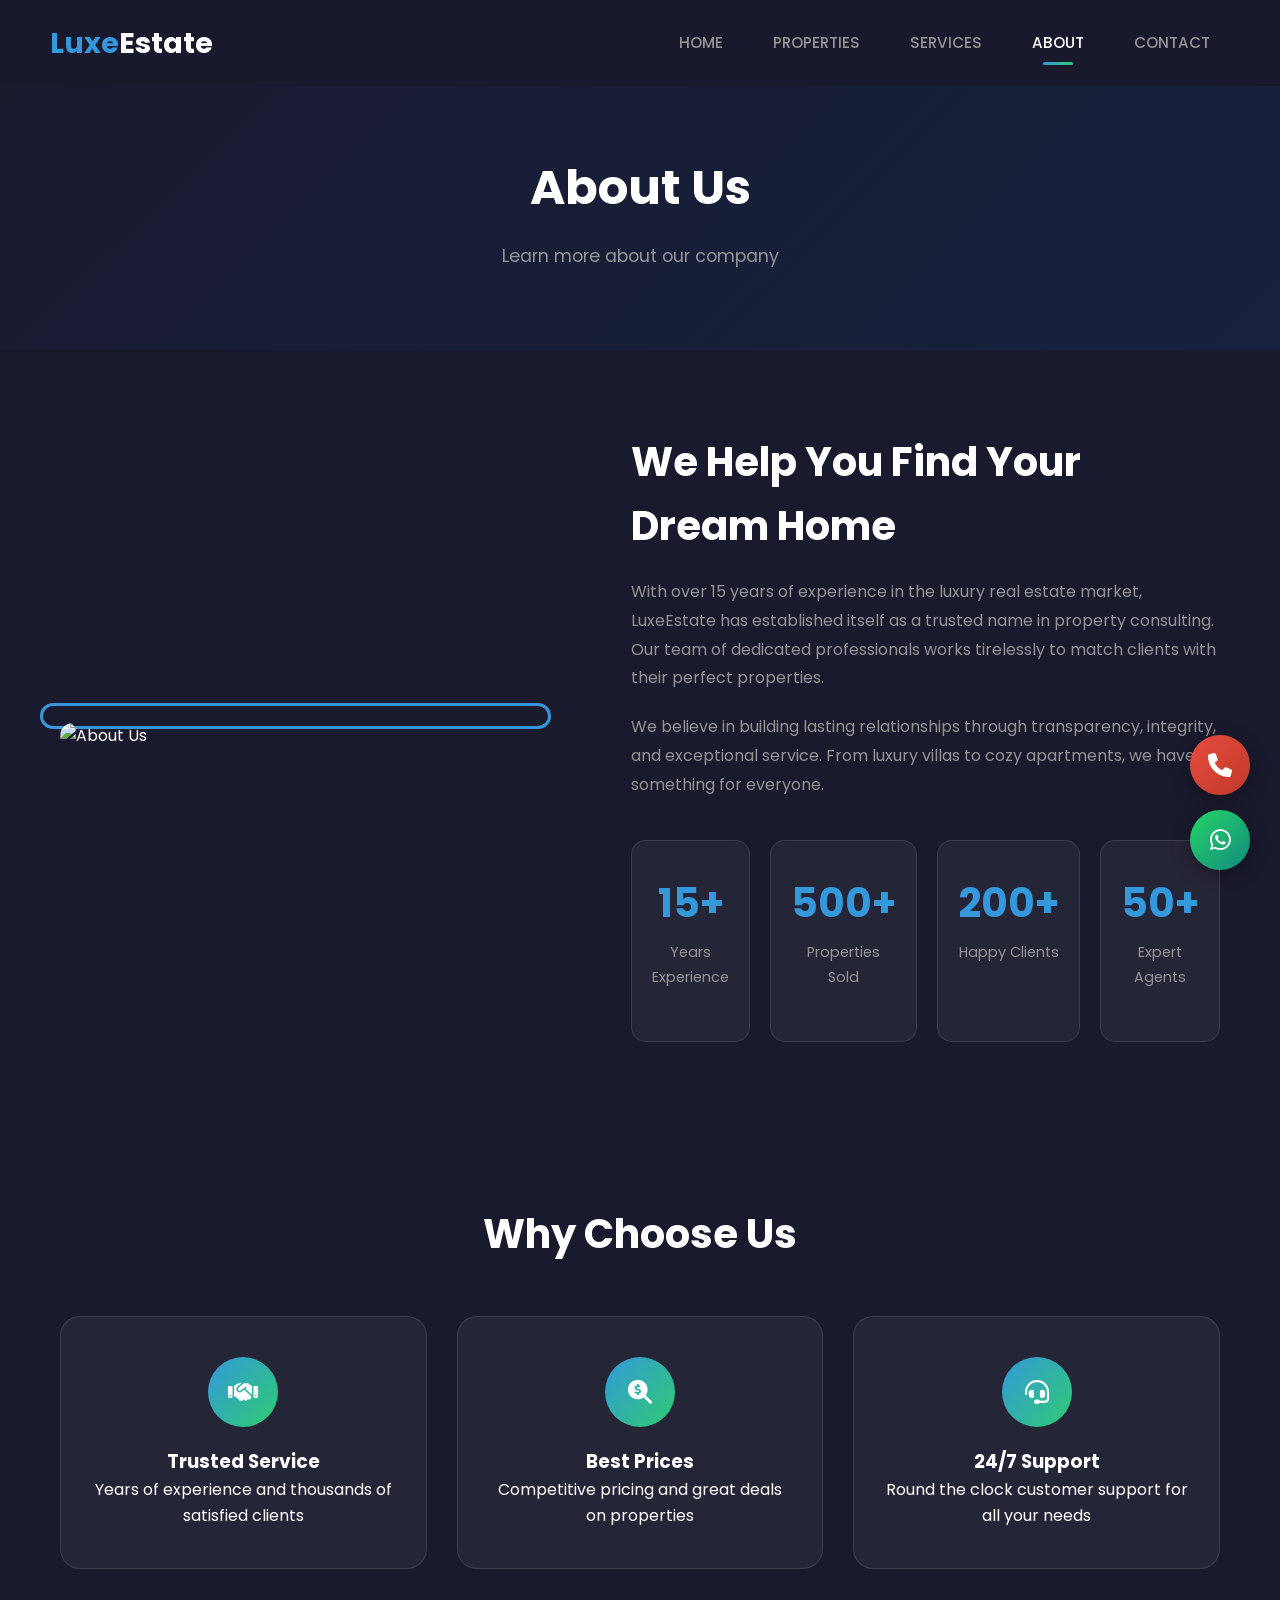
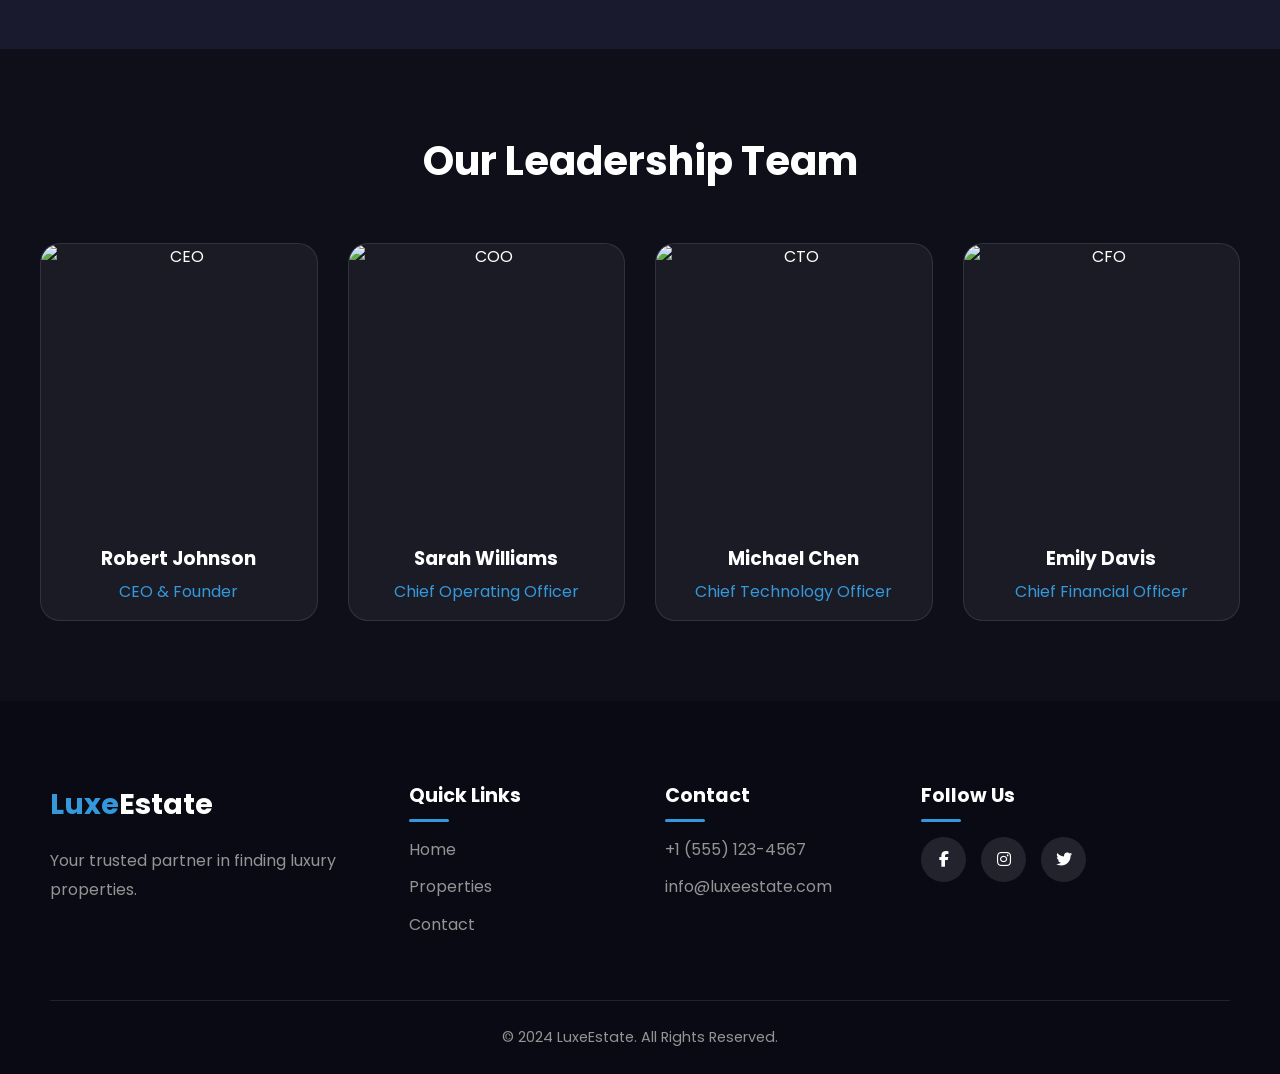
==== about.html @ 628605b5 "first commit" ====
<!DOCTYPE html>
<html lang="en">
<head>
    <meta charset="UTF-8">
    <meta name="viewport" content="width=device-width, initial-scale=1.0">
    <title>About Us - LuxeEstate</title>
    <link rel="stylesheet" href="style.css">
    <link href="https://fonts.googleapis.com/css2?family=Poppins:wght@300;400;500;600;700&display=swap" rel="stylesheet">
    <link rel="stylesheet" href="https://cdnjs.cloudflare.com/ajax/libs/font-awesome/6.4.0/css/all.min.css">
    <style>
        body { overflow-y: auto; background: #1a1a2e; }
        .page-header {
            background: linear-gradient(135deg, #1a1a2e 0%, #16213e 100%);
            padding: 150px 50px 80px;
            text-align: center;
        }
        .page-header h1 { font-size: 3rem; margin-bottom: 15px; }
        .page-header p { color: #949494; font-size: 1.1rem; }
        
        .about-hero {
            max-width: 1200px;
            margin: 0 auto;
            padding: 80px 20px;
            display: grid;
            grid-template-columns: 1fr 1fr;
            gap: 60px;
            align-items: center;
        }
        
        .about-hero-img {
            position: relative;
        }
        .about-hero-img img {
            width: 100%;
            border-radius: 20px;
        }
        .about-hero-img::before {
            content: '';
            position: absolute;
            top: -20px;
            left: -20px;
            right: 20px;
            bottom: 20px;
            border: 3px solid #3498db;
            border-radius: 20px;
            z-index: -1;
        }
        
        .about-hero-content h2 {
            font-size: 2.5rem;
            margin-bottom: 20px;
        }
        .about-hero-content p {
            color: #949494;
            margin-bottom: 20px;
            line-height: 1.8;
        }
        
        .stats-row {
            display: grid;
            grid-template-columns: repeat(4, 1fr);
            gap: 20px;
            margin-top: 40px;
        }
        .stat-box {
            background: rgba(255,255,255,0.05);
            padding: 30px 20px;
            border-radius: 15px;
            text-align: center;
            border: 1px solid rgba(255,255,255,0.1);
        }
        .stat-box h3 {
            font-size: 2.5rem;
            color: #3498db;
            margin-bottom: 5px;
        }
        .stat-box p { color: #949494; font-size: 0.9rem; }
        
        .team-section {
            background: #0f0f1a;
            padding: 80px 20px;
        }
        
        .team-section h2 {
            text-align: center;
            font-size: 2.5rem;
            margin-bottom: 50px;
        }
        
        .team-grid {
            display: grid;
            grid-template-columns: repeat(auto-fit, minmax(250px, 1fr));
            gap: 30px;
            max-width: 1200px;
            margin: 0 auto;
        }
        
        .team-card {
            background: rgba(255,255,255,0.05);
            border-radius: 20px;
            overflow: hidden;
            text-align: center;
            border: 1px solid rgba(255,255,255,0.1);
            transition: 0.3s;
        }
        .team-card:hover { transform: translateY(-10px); border-color: #3498db; }
        .team-card img { width: 100%; height: 280px; object-fit: cover; }
        .team-card h3 { margin: 20px 0 5px; }
        .team-card p { color: #3498db; margin-bottom: 15px; }
        
        .why-choose {
            max-width: 1200px;
            margin: 0 auto;
            padding: 80px 20px;
        }
        .why-choose h2 { text-align: center; font-size: 2.5rem; margin-bottom: 50px; }
        
        .why-grid {
            display: grid;
            grid-template-columns: repeat(3, 1fr);
            gap: 30px;
        }
        
        .why-card {
            background: rgba(255,255,255,0.05);
            padding: 40px 30px;
            border-radius: 20px;
            text-align: center;
            border: 1px solid rgba(255,255,255,0.1);
            transition: 0.3s;
        }
        .why-card:hover { transform: translateY(-10px); border-color: #3498db; }
        .why-icon {
            width: 70px;
            height: 70px;
            background: linear-gradient(130deg, #3498db, #2ecc71);
            border-radius: 50%;
            display: flex;
            align-items: center;
            justify-content: center;
            margin: 0 auto 20px;
            font-size: 1.5rem;
            color: white;
        }
        
        @media (max-width: 768px) {
            .about-hero { grid-template-columns: 1fr; }
            .stats-row { grid-template-columns: repeat(2, 1fr); }
            .why-grid { grid-template-columns: 1fr; }
        }
    </style>
</head>

    <header>
        <div class="logo"><span>Luxe</span>Estate</div>
        <nav>
            <a href="index.html">HOME</a>
            <a href="index.html#properties">PROPERTIES</a>
            <a href="index.html#services">SERVICES</a>
            <a href="about.html" class="active">ABOUT</a>
            <a href="contact.html">CONTACT</a>
        </nav>
        <div class="menu-toggle"><i class="fas fa-bars"></i></div>
    </header>

    <div class="page-header">
        <h1>About Us</h1>
        <p>Learn more about our company</p>
    </div>

    <div class="about-hero">
        <div class="about-hero-img">
            <img src="https://images.unsplash.com/photo-1560518883-ce09059eeffa?w=800&q=80" alt="About Us">
        </div>
        <div class="about-hero-content">
            <h2>We Help You Find Your Dream Home</h2>
            <p>With over 15 years of experience in the luxury real estate market, LuxeEstate has established itself as a trusted name in property consulting. Our team of dedicated professionals works tirelessly to match clients with their perfect properties.</p>
            <p>We believe in building lasting relationships through transparency, integrity, and exceptional service. From luxury villas to cozy apartments, we have something for everyone.</p>
            
            <div class="stats-row">
                <div class="stat-box">
                    <h3>15+</h3>
                    <p>Years Experience</p>
                </div>
                <div class="stat-box">
                    <h3>500+</h3>
                    <p>Properties Sold</p>
                </div>
                <div class="stat-box">
                    <h3>200+</h3>
                    <p>Happy Clients</p>
                </div>
                <div class="stat-box">
                    <h3>50+</h3>
                    <p>Expert Agents</p>
                </div>
            </div>
        </div>
    </div>

    <div class="why-choose">
        <h2>Why Choose Us</h2>
        <div class="why-grid">
            <div class="why-card">
                <div class="why-icon"><i class="fas fa-handshake"></i></div>
                <h3>Trusted Service</h3>
                <p>Years of experience and thousands of satisfied clients</p>
            </div>
            <div class="why-card">
                <div class="why-icon"><i class="fas fa-search-dollar"></i></div>
                <h3>Best Prices</h3>
                <p>Competitive pricing and great deals on properties</p>
            </div>
            <div class="why-card">
                <div class="why-icon"><i class="fas fa-headset"></i></div>
                <h3>24/7 Support</h3>
                <p>Round the clock customer support for all your needs</p>
            </div>
        </div>
    </div>

    <div class="team-section">
        <h2>Our Leadership Team</h2>
        <div class="team-grid">
            <div class="team-card">
                <img src="https://images.unsplash.com/photo-1560250097-0b93528c311a?w=400&q=80" alt="CEO">
                <h3>Robert Johnson</h3>
                <p>CEO & Founder</p>
            </div>
            <div class="team-card">
                <img src="https://images.unsplash.com/photo-1573496359142-b8d87734a5a2?w=400&q=80" alt="COO">
                <h3>Sarah Williams</h3>
                <p>Chief Operating Officer</p>
            </div>
            <div class="team-card">
                <img src="https://images.unsplash.com/photo-1472099645785-5658abf4ff4e?w=400&q=80" alt="CTO">
                <h3>Michael Chen</h3>
                <p>Chief Technology Officer</p>
            </div>
            <div class="team-card">
                <img src="https://images.unsplash.com/photo-1580489944761-15a19d654956?w=400&q=80" alt="CFO">
                <h3>Emily Davis</h3>
                <p>Chief Financial Officer</p>
            </div>
        </div>
    </div>

    <footer>
        <div class="footer-content">
            <div class="footer-grid">
                <div class="footer-col">
                    <div class="footer-logo"><span>Luxe</span>Estate</div>
                    <p>Your trusted partner in finding luxury properties.</p>
                </div>
                <div class="footer-col">
                    <h4>Quick Links</h4>
                    <ul>
                        <li><a href="index.html">Home</a></li>
                        <li><a href="index.html#properties">Properties</a></li>
                        <li><a href="contact.html">Contact</a></li>
                    </ul>
                </div>
                <div class="footer-col">
                    <h4>Contact</h4>
                    <ul>
                        <li><a href="tel:+15551234567">+1 (555) 123-4567</a></li>
                        <li><a href="mailto:info@luxeestate.com">info@luxeestate.com</a></li>
                    </ul>
                </div>
                <div class="footer-col">
                    <h4>Follow Us</h4>
                    <div class="footer-social">
                        <a href="#"><i class="fab fa-facebook-f"></i></a>
                        <a href="#"><i class="fab fa-instagram"></i></a>
                        <a href="#"><i class="fab fa-twitter"></i></a>
                    </div>
                </div>
            </div>
        </div>
        <div class="footer-bottom">
            <p>&copy; 2024 LuxeEstate. All Rights Reserved.</p>
        </div>
    </footer>

    <div class="floating-widget">
        <a href="tel:+15551234567" class="widget-btn call-btn"><i class="fas fa-phone"></i></a>
        <a href="https://wa.me/15551234567" class="widget-btn whatsapp-btn" target="_blank"><i class="fab fa-whatsapp"></i></a>
    </div>
</body>
</html>
---- style.css ----
/* ============ RESET & BASE ============ */
* {
    margin: 0;
    padding: 0;
    box-sizing: border-box;
}

:root {
    --primary: #3498db;
    --primary-dark: #2980b9;
    --secondary: #2ecc71;
    --dark: #1a1a2e;
    --darker: #0f0f1a;
    --light: #ffffff;
    --gray: #949494;
    --light-gray: #f7fafc;
    --border: #e2e8f0;
    --shadow: 0 10px 40px rgba(0,0,0,0.2);
    --transition: all 0.3s ease;
}

html {
    scroll-behavior: smooth;
}

body {
    font-family: 'Poppins', sans-serif;
    background-color: var(--dark);
    color: var(--light);
    line-height: 1.6;
    overflow-x: hidden;
}

a { text-decoration: none; }
ul { list-style: none; }
img { max-width: 100%; display: block; }

/* ============ HEADER ============ */
header {
    position: fixed;
    top: 0;
    left: 0;
    right: 0;
    display: flex;
    justify-content: space-between;
    align-items: center;
    padding: 20px 50px;
    z-index: 1000;
    background: rgba(26, 26, 46, 0.95);
    backdrop-filter: blur(10px);
    transition: var(--transition);
}

header.scrolled {
    padding: 15px 50px;
    box-shadow: 0 5px 20px rgba(0,0,0,0.3);
}

.logo {
    font-size: 1.8rem;
    font-weight: 700;
    color: var(--light);
}

.logo span {
    color: var(--primary);
}

/* ============ NAVBAR ============ */
header nav {
    position: relative;
    display: flex;
    gap: 10px;
    width: auto;
    margin: 0;
    transform: none;
    top: auto;
    right: auto;
    left: auto;
}

header nav a {
    position: relative;
    width: auto;
    display: inline-block;
    text-align: center;
    color: var(--gray);
    font-family: 'Poppins', sans-serif;
    font-weight: 500;
    font-size: 0.95rem;
    padding: 10px 20px;
    transition: var(--transition);
    text-decoration: none;
}

header nav a::before,
header nav a::after {
    display: none;
}

header nav a:hover,
header nav a.active {
    color: var(--light);
}

header nav a.active::after {
    content: '';
    position: absolute;
    bottom: 0;
    left: 50%;
    transform: translateX(-50%);
    width: 30px;
    height: 3px;
    background: linear-gradient(130deg, var(--primary), var(--secondary));
    border-radius: 2px;
    display: block;
}

#indicator {
    display: none;
}

.menu-toggle {
    display: none;
    font-size: 1.5rem;
    cursor: pointer;
    color: var(--light);
}

/* ============ HERO SECTION ============ */
#home {
    height: 100vh;
    display: flex;
    align-items: center;
    justify-content: center;
    position: relative;
    background: linear-gradient(135deg, var(--darker) 0%, var(--dark) 50%, #1e3a5f 100%);
    overflow: hidden;
}

.hero-overlay {
    position: absolute;
    top: 0;
    left: 0;
    right: 0;
    bottom: 0;
    background: url('data:image/svg+xml,<svg xmlns="http://www.w3.org/2000/svg" viewBox="0 0 100 100"><defs><pattern id="grid" width="10" height="10" patternUnits="userSpaceOnUse"><path d="M 10 0 L 0 0 0 10" fill="none" stroke="rgba(255,255,255,0.03)" stroke-width="0.5"/></pattern></defs><rect width="100" height="100" fill="url(%23grid)"/></svg>');
    pointer-events: none;
}

.hero-content {
    text-align: center;
    z-index: 10;
    padding: 0 20px;
    max-width: 1200px;
}

.hero-content h1 {
    font-size: 4rem;
    margin-bottom: 20px;
    text-shadow: 0 0 50px rgba(52, 152, 219, 0.5);
    animation: fadeInUp 1s ease;
}

.hero-content p {
    font-size: 1.3rem;
    color: var(--gray);
    margin-bottom: 40px;
    animation: fadeInUp 1s ease 0.2s both;
}

/* Search Box */
.search-box {
    display: flex;
    flex-wrap: wrap;
    justify-content: center;
    gap: 15px;
    margin-bottom: 50px;
    animation: fadeInUp 1s ease 0.4s both;
}

.search-input {
    position: relative;
    display: flex;
    align-items: center;
    background: rgba(255,255,255,0.1);
    border: 1px solid rgba(255,255,255,0.2);
    border-radius: 50px;
    padding: 15px 25px;
    min-width: 200px;
}

.search-input i {
    color: var(--primary);
    margin-right: 10px;
}

.search-input input,
.search-input select {
    background: transparent;
    border: none;
    outline: none;
    color: var(--light);
    font-size: 0.95rem;
    font-family: 'Poppins', sans-serif;
    width: 100%;
}

.search-input select option {
    background: var(--dark);
}

.search-btn {
    padding: 15px 40px;
    background: linear-gradient(130deg, var(--primary), var(--primary-dark));
    border: none;
    border-radius: 50px;
    color: var(--light);
    font-size: 1rem;
    font-weight: 600;
    cursor: pointer;
    transition: var(--transition);
    display: flex;
    align-items: center;
    gap: 10px;
}

.search-btn:hover {
    transform: translateY(-3px);
    box-shadow: 0 10px 30px rgba(52, 152, 219, 0.4);
}

/* Hero Stats */
.hero-stats {
    display: flex;
    justify-content: center;
    gap: 60px;
    animation: fadeInUp 1s ease 0.6s both;
}

.stat {
    text-align: center;
}

.stat-number {
    display: block;
    font-size: 2.5rem;
    font-weight: 700;
    color: var(--primary);
}

.stat-label {
    font-size: 0.9rem;
    color: var(--gray);
}

/* ============ SECTIONS COMMON ============ */
section {
    padding: 100px 50px;
}

.section-header {
    text-align: center;
    max-width: 700px;
    margin: 0 auto 60px;
}

.subtitle {
    display: inline-block;
    color: var(--primary);
    font-size: 0.9rem;
    font-weight: 600;
    text-transform: uppercase;
    letter-spacing: 3px;
    margin-bottom: 15px;
}

.section-header h2 {
    font-size: 2.8rem;
    margin-bottom: 15px;
}

.section-header p {
    color: var(--gray);
    font-size: 1.1rem;
}

/* ============ PROPERTIES SECTION ============ */
#properties {
    background: linear-gradient(180deg, var(--darker) 0%, var(--dark) 100%);
}

.filter-buttons {
    display: flex;
    justify-content: center;
    gap: 15px;
    margin-bottom: 50px;
    flex-wrap: wrap;
}

.filter-btn {
    padding: 12px 30px;
    background: transparent;
    border: 2px solid rgba(255,255,255,0.2);
    border-radius: 30px;
    color: var(--gray);
    font-size: 0.95rem;
    font-weight: 500;
    cursor: pointer;
    transition: var(--transition);
}

.filter-btn:hover,
.filter-btn.active {
    background: var(--primary);
    border-color: var(--primary);
    color: var(--light);
}

.properties-grid {
    display: grid;
    grid-template-columns: repeat(auto-fill, minmax(350px, 1fr));
    gap: 30px;
    max-width: 1400px;
    margin: 0 auto;
}

/* Property Card */
.property-card {
    background: rgba(255,255,255,0.05);
    border-radius: 20px;
    overflow: hidden;
    transition: var(--transition);
    border: 1px solid rgba(255,255,255,0.1);
}

.property-card:hover {
    transform: translateY(-10px);
    box-shadow: var(--shadow);
    border-color: var(--primary);
}

.card-image {
    position: relative;
    height: 250px;
    overflow: hidden;
}

.card-image img {
    width: 100%;
    height: 100%;
    object-fit: cover;
    transition: var(--transition);
}

.property-card:hover .card-image img {
    transform: scale(1.1);
}

.badge {
    position: absolute;
    top: 15px;
    left: 15px;
    padding: 8px 18px;
    border-radius: 20px;
    font-size: 0.8rem;
    font-weight: 600;
    text-transform: uppercase;
}

.badge.sale { background: var(--secondary); }
.badge.rent { background: #e74c3c; }
.badge.new { background: var(--primary); }

.card-actions {
    position: absolute;
    top: 15px;
    right: 15px;
    display: flex;
    flex-direction: column;
    gap: 10px;
    opacity: 0;
    transform: translateX(20px);
    transition: var(--transition);
}

.property-card:hover .card-actions {
    opacity: 1;
    transform: translateX(0);
}

.action-btn {
    width: 40px;
    height: 40px;
    background: rgba(0,0,0,0.6);
    border: none;
    border-radius: 50%;
    color: var(--light);
    cursor: pointer;
    transition: var(--transition);
}

.action-btn:hover {
    background: var(--primary);
}

.card-details {
    padding: 25px;
}

.price-row {
    display: flex;
    justify-content: space-between;
    align-items: center;
    margin-bottom: 10px;
}

.property-price {
    font-size: 1.8rem;
    font-weight: 700;
    color: var(--light);
}

.property-price span {
    font-size: 1rem;
    font-weight: 400;
    color: var(--gray);
}

.property-type {
    background: rgba(52, 152, 219, 0.2);
    color: var(--primary);
    padding: 5px 15px;
    border-radius: 15px;
    font-size: 0.85rem;
    font-weight: 500;
}

.property-title {
    font-size: 1.2rem;
    margin-bottom: 8px;
    color: var(--light);
}

.property-address {
    color: var(--gray);
    font-size: 0.9rem;
    margin-bottom: 20px;
    display: flex;
    align-items: center;
    gap: 5px;
}

.property-address i {
    color: var(--primary);
}

.property-features {
    display: flex;
    gap: 20px;
    padding: 15px 0;
    border-top: 1px solid rgba(255,255,255,0.1);
    border-bottom: 1px solid rgba(255,255,255,0.1);
}

.property-features .feature {
    display: flex;
    align-items: center;
    gap: 8px;
    color: var(--gray);
    font-size: 0.9rem;
}

.property-features .feature i {
    color: var(--primary);
}

.card-footer {
    display: flex;
    justify-content: space-between;
    align-items: center;
    margin-top: 20px;
}

.realtor {
    display: flex;
    align-items: center;
    gap: 10px;
}

.realtor-img {
    width: 40px;
    height: 40px;
    border-radius: 50%;
    background-size: cover;
    background-position: center;
}

.realtor span {
    font-size: 0.9rem;
    color: var(--gray);
}

.view-btn {
    padding: 10px 20px;
    background: transparent;
    border: 2px solid var(--primary);
    border-radius: 25px;
    color: var(--primary);
    font-weight: 500;
    cursor: pointer;
    transition: var(--transition);
}

.view-btn:hover {
    background: var(--primary);
    color: var(--light);
}

.view-all-container {
    text-align: center;
    margin-top: 50px;
}

.view-all-btn {
    padding: 15px 40px;
    background: var(--primary);
    border: none;
    border-radius: 30px;
    color: var(--light);
    font-size: 1rem;
    font-weight: 600;
    cursor: pointer;
    transition: var(--transition);
    display: inline-flex;
    align-items: center;
    gap: 10px;
}

.view-all-btn:hover {
    background: var(--primary-dark);
    transform: translateX(5px);
}

/* ============ SERVICES SECTION ============ */
#services {
    background: var(--darker);
}

.services-grid {
    display: grid;
    grid-template-columns: repeat(auto-fit, minmax(300px, 1fr));
    gap: 30px;
    max-width: 1200px;
    margin: 0 auto;
}

.service-card {
    background: rgba(255,255,255,0.05);
    padding: 40px 30px;
    border-radius: 20px;
    text-align: center;
    transition: var(--transition);
    border: 1px solid rgba(255,255,255,0.1);
}

.service-card:hover {
    transform: translateY(-10px);
    border-color: var(--primary);
    box-shadow: 0 20px 40px rgba(0,0,0,0.3);
}

.service-icon {
    width: 80px;
    height: 80px;
    background: linear-gradient(130deg, var(--primary), var(--secondary));
    border-radius: 50%;
    display: flex;
    align-items: center;
    justify-content: center;
    margin: 0 auto 25px;
}

.service-icon i {
    font-size: 2rem;
    color: var(--light);
}

.service-card h3 {
    font-size: 1.3rem;
    margin-bottom: 15px;
    color: var(--light);
}

.service-card p {
    color: var(--gray);
    font-size: 0.95rem;
}

/* ============ ABOUT SECTION ============ */
#about {
    background: linear-gradient(135deg, var(--dark) 0%, var(--darker) 100%);
}

.about-container {
    display: grid;
    grid-template-columns: 1fr 1fr;
    gap: 60px;
    max-width: 1200px;
    margin: 0 auto;
    align-items: center;
}

.about-image {
    position: relative;
}

.about-image img {
    border-radius: 20px;
    width: 100%;
}

.about-experience {
    position: absolute;
    bottom: -20px;
    right: -20px;
    background: linear-gradient(130deg, var(--primary), var(--secondary));
    padding: 25px 35px;
    border-radius: 15px;
    text-align: center;
}

.exp-number {
    display: block;
    font-size: 2.5rem;
    font-weight: 700;
}

.exp-text {
    font-size: 0.85rem;
    color: rgba(255,255,255,0.8);
}

.about-content .subtitle {
    text-align: left;
}

.about-content h2 {
    font-size: 2.5rem;
    margin-bottom: 20px;
}

.about-content > p {
    color: var(--gray);
    margin-bottom: 30px;
    line-height: 1.8;
}

.about-features {
    display: grid;
    grid-template-columns: 1fr 1fr;
    gap: 15px;
    margin-bottom: 30px;
}

.about-feature {
    display: flex;
    align-items: center;
    gap: 10px;
    color: var(--light);
}

.about-feature i {
    color: var(--secondary);
}

.about-btn {
    padding: 15px 35px;
    background: var(--primary);
    border: none;
    border-radius: 30px;
    color: var(--light);
    font-size: 1rem;
    font-weight: 600;
    cursor: pointer;
    transition: var(--transition);
    display: inline-flex;
    align-items: center;
    gap: 10px;
}

.about-btn:hover {
    background: var(--primary-dark);
}

/* ============ TESTIMONIALS SECTION ============ */
#testimonials {
    background: var(--darker);
}

.testimonials-container {
    display: grid;
    grid-template-columns: repeat(auto-fit, minmax(320px, 1fr));
    gap: 30px;
    max-width: 1200px;
    margin: 0 auto;
}

.testimonial-card {
    background: rgba(255,255,255,0.05);
    padding: 40px 30px;
    border-radius: 20px;
    position: relative;
    border: 1px solid rgba(255,255,255,0.1);
}

.quote-icon {
    font-size: 2rem;
    color: var(--primary);
    margin-bottom: 20px;
}

.testimonial-text {
    font-size: 1rem;
    color: var(--gray);
    line-height: 1.8;
    margin-bottom: 25px;
}

.testimonial-author {
    display: flex;
    align-items: center;
    gap: 15px;
    margin-bottom: 15px;
}

.author-img {
    width: 50px;
    height: 50px;
    border-radius: 50%;
    background-size: cover;
    background-position: center;
}

.author-info h4 {
    font-size: 1rem;
    color: var(--light);
}

.author-info span {
    font-size: 0.85rem;
    color: var(--gray);
}

.testimonial-rating {
    color: #f1c40f;
}

/* ============ AGENTS SECTION ============ */
#agents {
    background: linear-gradient(180deg, var(--darker) 0%, var(--dark) 100%);
}

.agents-grid {
    display: grid;
    grid-template-columns: repeat(auto-fit, minmax(300px, 1fr));
    gap: 30px;
    max-width: 1200px;
    margin: 0 auto;
}

.agent-card {
    background: rgba(255,255,255,0.05);
    border-radius: 20px;
    overflow: hidden;
    transition: var(--transition);
    border: 1px solid rgba(255,255,255,0.1);
}

.agent-card:hover {
    transform: translateY(-10px);
    border-color: var(--primary);
}

.agent-image {
    position: relative;
    height: 300px;
    overflow: hidden;
}

.agent-image img {
    width: 100%;
    height: 100%;
    object-fit: cover;
    transition: var(--transition);
}

.agent-card:hover .agent-image img {
    transform: scale(1.1);
}

.agent-social {
    position: absolute;
    bottom: 0;
    left: 0;
    right: 0;
    display: flex;
    justify-content: center;
    gap: 15px;
    padding: 15px;
    background: linear-gradient(to top, rgba(0,0,0,0.8), transparent);
    transform: translateY(100%);
    transition: var(--transition);
}

.agent-card:hover .agent-social {
    transform: translateY(0);
}

.agent-social a {
    width: 40px;
    height: 40px;
    background: var(--primary);
    border-radius: 50%;
    display: flex;
    align-items: center;
    justify-content: center;
    color: var(--light);
    transition: var(--transition);
}

.agent-social a:hover {
    background: var(--secondary);
}

.agent-info {
    padding: 25px;
    text-align: center;
}

.agent-info h3 {
    font-size: 1.3rem;
    margin-bottom: 5px;
}

.agent-title {
    color: var(--primary);
    font-size: 0.9rem;
    margin-bottom: 15px;
}

.agent-contact {
    color: var(--gray);
    font-size: 0.9rem;
}

/* ============ CTA SECTION ============ */
.cta-section {
    background: linear-gradient(135deg, var(--primary) 0%, #2980b9 100%);
    padding: 80px 50px;
    text-align: center;
}

.cta-content h2 {
    font-size: 2.5rem;
    margin-bottom: 15px;
}

.cta-content > p {
    font-size: 1.1rem;
    margin-bottom: 35px;
    opacity: 0.9;
}

.cta-buttons {
    display: flex;
    justify-content: center;
    gap: 20px;
    flex-wrap: wrap;
}

.cta-primary,
.cta-secondary {
    padding: 15px 40px;
    border-radius: 30px;
    font-size: 1rem;
    font-weight: 600;
    transition: var(--transition);
}

.cta-primary {
    background: var(--light);
    color: var(--primary);
}

.cta-primary:hover {
    transform: translateY(-3px);
    box-shadow: 0 10px 30px rgba(0,0,0,0.3);
}

.cta-secondary {
    background: transparent;
    border: 2px solid var(--light);
    color: var(--light);
}

.cta-secondary:hover {
    background: var(--light);
    color: var(--primary);
}

/* ============ CONTACT SECTION ============ */
#contact {
    background: var(--darker);
}

.contact-container {
    display: grid;
    grid-template-columns: 1fr 1.5fr;
    gap: 50px;
    max-width: 1200px;
    margin: 0 auto;
}

.contact-info {
    display: flex;
    flex-direction: column;
    gap: 30px;
}

.info-item {
    display: flex;
    gap: 20px;
    align-items: flex-start;
}

.info-icon {
    width: 60px;
    height: 60px;
    background: linear-gradient(130deg, var(--primary), var(--secondary));
    border-radius: 15px;
    display: flex;
    align-items: center;
    justify-content: center;
    flex-shrink: 0;
}

.info-icon i {
    font-size: 1.3rem;
    color: var(--light);
}

.info-content h4 {
    font-size: 1.1rem;
    margin-bottom: 5px;
}

.info-content p {
    color: var(--gray);
    font-size: 0.95rem;
}

.contact-form {
    background: rgba(255,255,255,0.05);
    padding: 40px;
    border-radius: 20px;
    border: 1px solid rgba(255,255,255,0.1);
}

.form-row {
    display: grid;
    grid-template-columns: 1fr 1fr;
    gap: 20px;
}

.form-group {
    margin-bottom: 20px;
}

.form-group input,
.form-group select,
.form-group textarea {
    width: 100%;
    padding: 15px 20px;
    background: rgba(255,255,255,0.1);
    border: 1px solid rgba(255,255,255,0.2);
    border-radius: 10px;
    color: var(--light);
    font-size: 1rem;
    font-family: 'Poppins', sans-serif;
    transition: var(--transition);
}

.form-group input:focus,
.form-group select:focus,
.form-group textarea:focus {
    outline: none;
    border-color: var(--primary);
    background: rgba(255,255,255,0.15);
}

.form-group textarea {
    resize: vertical;
}

.form-group select option {
    background: var(--dark);
}

.submit-btn {
    width: 100%;
    padding: 18px;
    background: linear-gradient(130deg, var(--primary), var(--primary-dark));
    border: none;
    border-radius: 10px;
    color: var(--light);
    font-size: 1.1rem;
    font-weight: 600;
    cursor: pointer;
    transition: var(--transition);
    display: flex;
    align-items: center;
    justify-content: center;
    gap: 10px;
}

.submit-btn:hover {
    transform: translateY(-3px);
    box-shadow: 0 10px 30px rgba(52, 152, 219, 0.4);
}

/* ============ FOOTER ============ */
footer {
    background: #0a0a15;
    padding-top: 80px;
}

.footer-content {
    max-width: 1400px;
    margin: 0 auto;
    padding: 0 50px;
}

.footer-grid {
    display: grid;
    grid-template-columns: 1.5fr 1fr 1fr 1.5fr;
    gap: 50px;
    padding-bottom: 50px;
    border-bottom: 1px solid rgba(255,255,255,0.1);
}

.footer-logo {
    font-size: 1.8rem;
    font-weight: 700;
    margin-bottom: 20px;
}

.footer-logo span {
    color: var(--primary);
}

.footer-col > p {
    color: var(--gray);
    margin-bottom: 25px;
    line-height: 1.8;
}

.footer-social {
    display: flex;
    gap: 15px;
}

.footer-social a {
    width: 45px;
    height: 45px;
    background: rgba(255,255,255,0.1);
    border-radius: 50%;
    display: flex;
    align-items: center;
    justify-content: center;
    color: var(--light);
    transition: var(--transition);
}

.footer-social a:hover {
    background: var(--primary);
    transform: translateY(-5px);
}

.footer-col h4 {
    font-size: 1.2rem;
    margin-bottom: 25px;
    position: relative;
}

.footer-col h4::after {
    content: '';
    position: absolute;
    bottom: -10px;
    left: 0;
    width: 40px;
    height: 3px;
    background: var(--primary);
    border-radius: 2px;
}

.footer-col ul li {
    margin-bottom: 12px;
}

.footer-col ul li a {
    color: var(--gray);
    transition: var(--transition);
}

.footer-col ul li a:hover {
    color: var(--primary);
    padding-left: 5px;
}

.newsletter-form {
    display: flex;
    gap: 10px;
}

.newsletter-form input {
    flex: 1;
    padding: 15px;
    background: rgba(255,255,255,0.1);
    border: 1px solid rgba(255,255,255,0.2);
    border-radius: 10px;
    color: var(--light);
    font-family: 'Poppins', sans-serif;
}

.newsletter-form button {
    padding: 15px 20px;
    background: var(--primary);
    border: none;
    border-radius: 10px;
    color: var(--light);
    cursor: pointer;
    transition: var(--transition);
}

.newsletter-form button:hover {
    background: var(--primary-dark);
}

.footer-bottom {
    text-align: center;
    padding: 25px;
    color: var(--gray);
    font-size: 0.9rem;
}

/* ============ RESPONSIVE ============ */
@media (max-width: 1024px) {
    .about-container {
        grid-template-columns: 1fr;
        gap: 40px;
    }
    
    .contact-container {
        grid-template-columns: 1fr;
    }
    
    .footer-grid {
        grid-template-columns: 1fr 1fr;
    }
}

@media (max-width: 768px) {
    header {
        padding: 15px 20px;
    }
    
    header nav {
        display: none;
        position: absolute;
        top: 100%;
        left: 0;
        right: 0;
        background: rgba(26, 26, 46, 0.98);
        flex-direction: column;
        padding: 20px;
    }
    
    header nav.active {
        display: flex;
    }
    
    .menu-toggle {
        display: block;
    }
    
    .hero-content h1 {
        font-size: 2.5rem;
    }
    
    .search-box {
        flex-direction: column;
        align-items: center;
    }
    
    .search-input {
        width: 100%;
        max-width: 300px;
    }
    
    .hero-stats {
        gap: 30px;
    }
    
    .stat-number {
        font-size: 2rem;
    }
    
    .form-row {
        grid-template-columns: 1fr;
    }
    
    .footer-grid {
        grid-template-columns: 1fr;
    }
    
    section {
        padding: 60px 20px;
    }
    
    .section-header h2 {
        font-size: 2rem;
    }
}

/* ============ ANIMATIONS ============ */
@keyframes fadeInUp {
    from {
        opacity: 0;
        transform: translateY(30px);
    }
    to {
        opacity: 1;
        transform: translateY(0);
    }
}

section {
    opacity: 0;
    transform: translateY(30px);
    transition: all 0.8s ease;
}

section.visible {
    opacity: 1;
    transform: translateY(0);
}

/* ============ FLOATING WIDGET ============ */
.floating-widget {
    position: fixed;
    bottom: 30px;
    right: 30px;
    display: flex;
    flex-direction: column;
    gap: 15px;
    z-index: 9999;
}

.widget-btn {
    width: 60px;
    height: 60px;
    border-radius: 50%;
    display: flex;
    align-items: center;
    justify-content: center;
    font-size: 1.5rem;
    color: white;
    text-decoration: none;
    transition: all 0.3s ease;
    box-shadow: 0 5px 20px rgba(0,0,0,0.3);
    animation: pulse 2s infinite;
}

.call-btn {
    background: linear-gradient(135deg, #e74c3c, #c0392b);
}

.call-btn:hover {
    transform: scale(1.1);
    animation: none;
}

.whatsapp-btn {
    background: linear-gradient(135deg, #25D366, #128C7E);
}

.whatsapp-btn:hover {
    transform: scale(1.1);
    animation: none;
}

@keyframes pulse {
    0%, 100% {
        box-shadow: 0 5px 20px rgba(0,0,0,0.3);
    }
    50% {
        box-shadow: 0 5px 30px rgba(37, 211, 102, 0.5);
    }
}

/* Wishlist Nav Link */
.wishlist-link {
    margin-left: 15px;
    padding: 10px 15px !important;
    background: rgba(231, 76, 60, 0.2);
    border-radius: 25px;
}

.wishlist-link:hover {
    color: #e74c3c !important;
}

.wishlist-link i {
    font-size: 1.1rem;
}

@media (max-width: 768px) {
    .floating-widget {
        bottom: 20px;
        right: 20px;
    }
    
    .widget-btn {
        width: 55px;
        height: 55px;
        font-size: 1.3rem;
    }
}
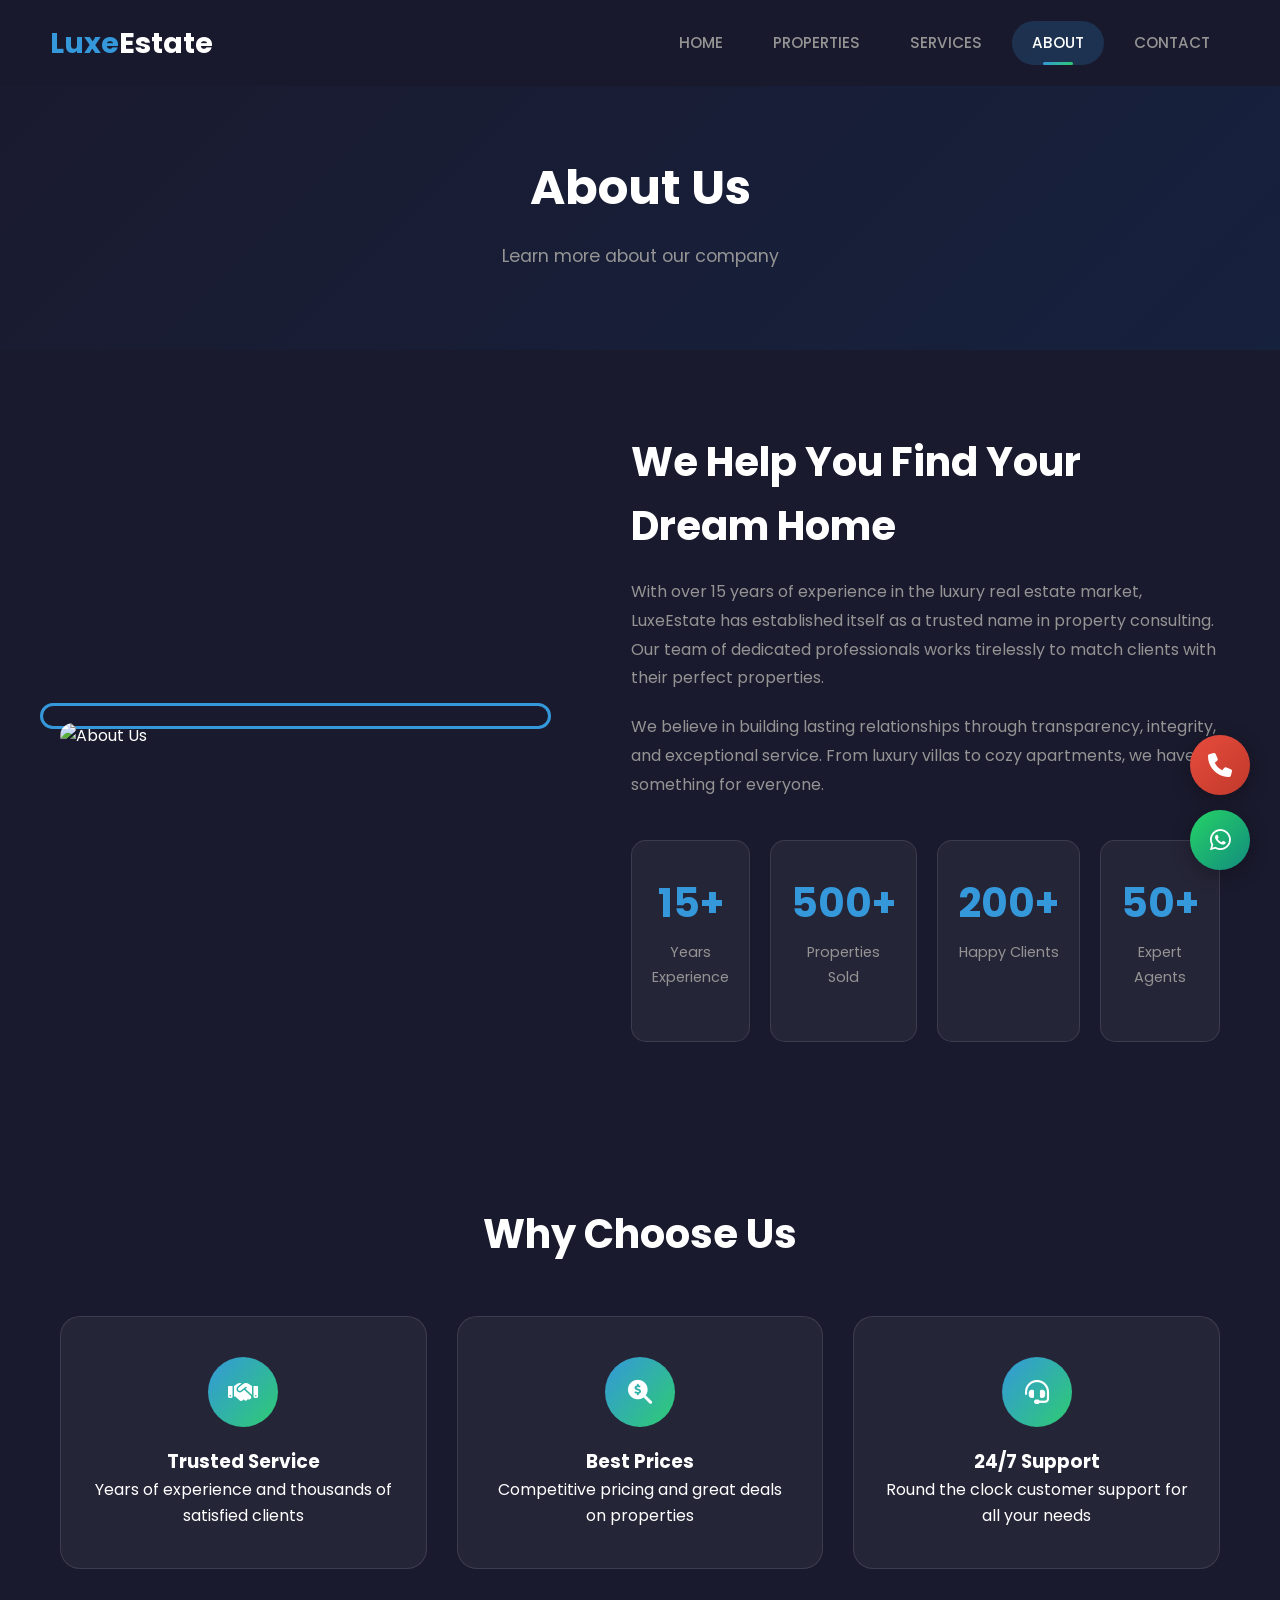
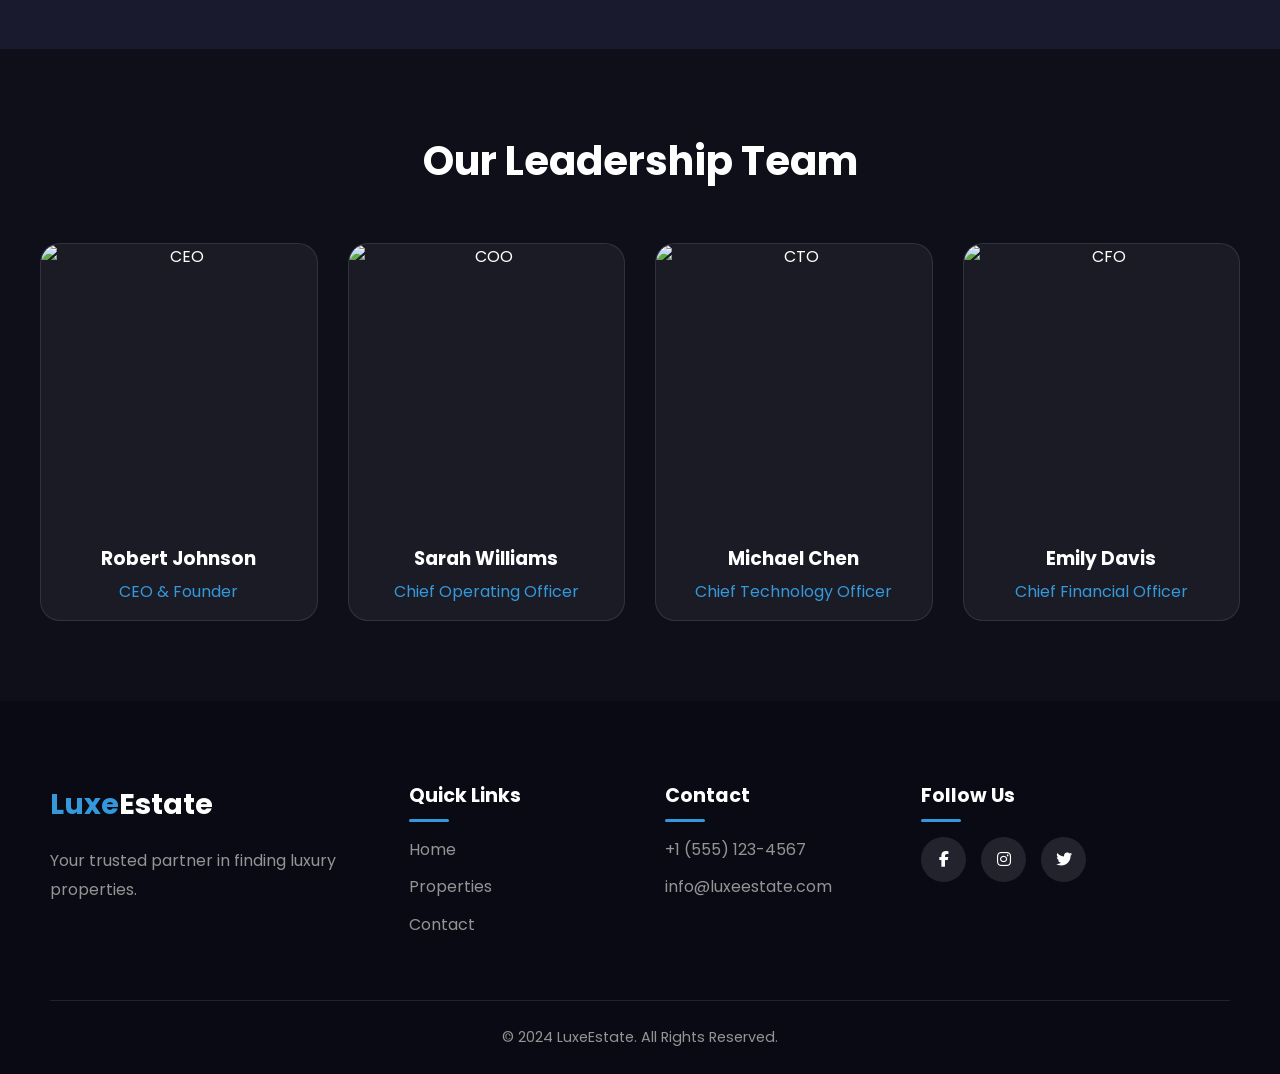
==== commit c992e4ba: "kya change kiya" ====
--- a/about.html
+++ b/about.html
@@ -9,6 +9,62 @@
     <link rel="stylesheet" href="https://cdnjs.cloudflare.com/ajax/libs/font-awesome/6.4.0/css/all.min.css">
     <style>
         body { overflow-y: auto; background: #1a1a2e; }
+        header {
+            position: fixed;
+            top: 0;
+            left: 0;
+            right: 0;
+            display: flex;
+            justify-content: space-between;
+            align-items: center;
+            padding: 20px 50px;
+            z-index: 1000;
+            background: rgba(26, 26, 46, 0.95);
+            backdrop-filter: blur(10px);
+        }
+        .logo {
+            font-size: 1.8rem;
+            font-weight: 700;
+            color: white;
+            text-decoration: none;
+        }
+        .logo span { color: #3498db; }
+        header nav {
+            display: flex;
+            gap: 10px;
+            position: relative;
+        }
+        header nav a {
+            color: #949494;
+            text-decoration: none;
+            font-weight: 500;
+            padding: 10px 20px;
+            border-radius: 25px;
+            transition: 0.3s;
+        }
+        header nav a:hover, header nav a.active { color: white; background: rgba(52,152,219,0.2); }
+        .menu-toggle {
+            display: none;
+            font-size: 1.5rem;
+            cursor: pointer;
+            color: white;
+            z-index: 1001;
+        }
+        @media (max-width: 768px) {
+            .menu-toggle { display: block; }
+            header nav {
+                display: none;
+                position: absolute;
+                top: 100%;
+                left: 0;
+                right: 0;
+                background: rgba(26, 26, 46, 0.98);
+                flex-direction: column;
+                padding: 20px;
+            }
+            header nav.active { display: flex; }
+            header { padding: 15px 20px; }
+        }
         .page-header {
             background: linear-gradient(135deg, #1a1a2e 0%, #16213e 100%);
             padding: 150px 50px 80px;
@@ -152,7 +208,7 @@
 </head>
 
     <header>
-        <div class="logo"><span>Luxe</span>Estate</div>
+        <a href="index.html" class="logo"><span>Luxe</span>Estate</a>
         <nav>
             <a href="index.html">HOME</a>
             <a href="index.html#properties">PROPERTIES</a>
@@ -286,5 +342,11 @@
         <a href="tel:+15551234567" class="widget-btn call-btn"><i class="fas fa-phone"></i></a>
         <a href="https://wa.me/15551234567" class="widget-btn whatsapp-btn" target="_blank"><i class="fab fa-whatsapp"></i></a>
     </div>
+
+    <script>
+        document.querySelector('.menu-toggle').addEventListener('click', function() {
+            document.querySelector('header nav').classList.toggle('active');
+        });
+    </script>
 </body>
 </html>
